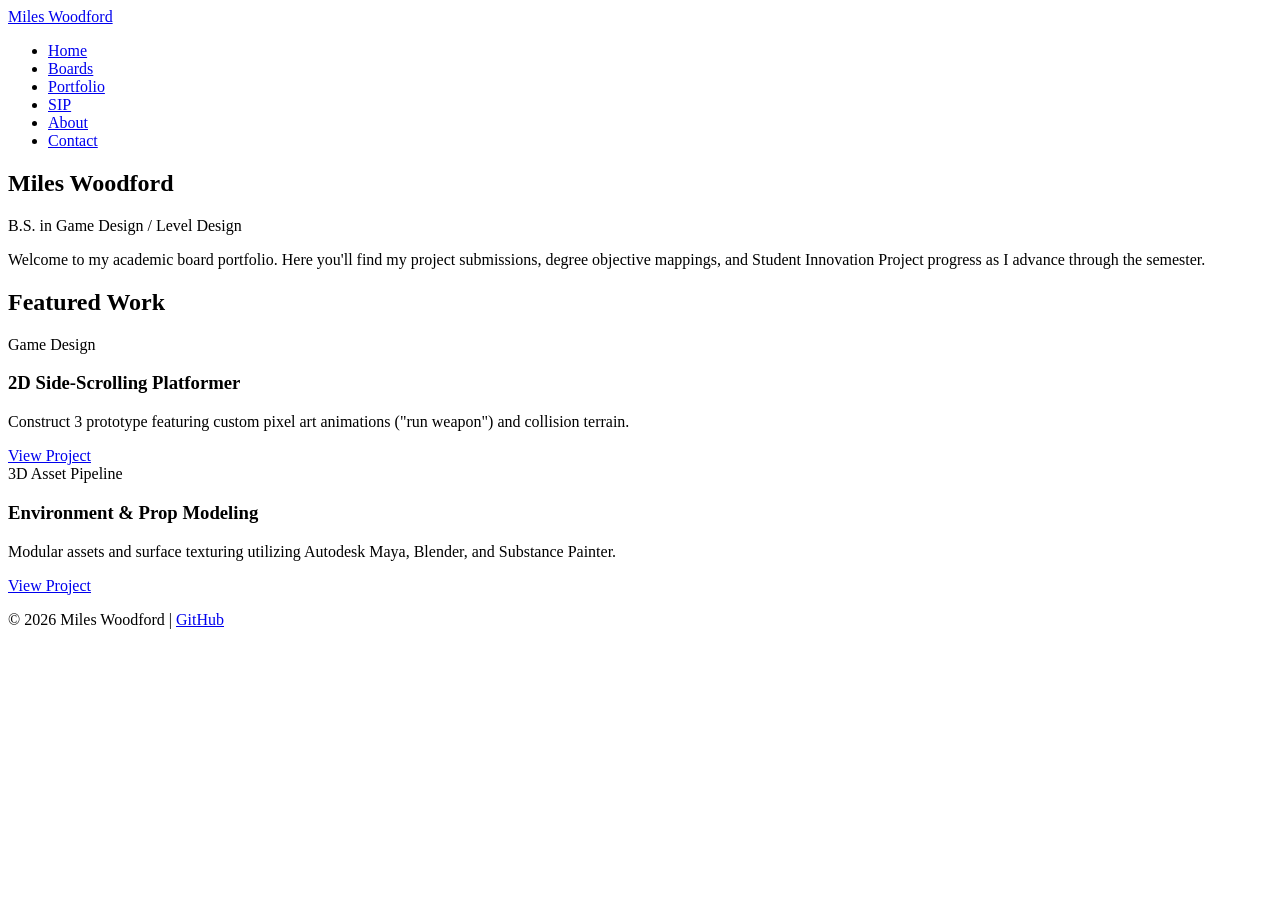
==== index.html @ 5087f3b7 "Add files via upload" ====
<!DOCTYPE html>
<html lang="en">
<head>
  <meta charset="UTF-8">
  <meta name="viewport" content="width=device-width, initial-scale=1.0">
  <title>Miles Woodford | Home</title>
  <link rel="stylesheet" href="css/style.css">
</head>
<body>

  <nav>
    <a href="index.html" class="logo">Miles Woodford</a>
    <ul>
      <li><a href="index.html" class="active">Home</a></li>
      <li><a href="boards.html">Boards</a></li>
      <li><a href="portfolio.html">Portfolio</a></li>
      <li><a href="sip.html">SIP</a></li>
      <li><a href="about.html">About</a></li>
      <li><a href="contact.html">Contact</a></li>
    </ul>
  </nav>

  <main>
    <section class="hero">
      <h1>Miles Woodford</h1>
      <p class="subtitle">B.S. in Game Design / Level Design</p>
      <p>Welcome to my academic board portfolio. Here you'll find my project submissions, degree objective mappings, and Student Innovation Project progress as I advance through the semester.</p>
    </section>

    <h2>Featured Work</h2>
    <div class="grid">
      <div class="card">
        <div>
          <span class="tag">Game Design</span>
          <h3>2D Side-Scrolling Platformer</h3>
          <p>Construct 3 prototype featuring custom pixel art animations ("run weapon") and collision terrain.</p>
        </div>
        <a href="portfolio.html" class="btn">View Project</a>
      </div>
      <div class="card">
        <div>
          <span class="tag">3D Asset Pipeline</span>
          <h3>Environment & Prop Modeling</h3>
          <p>Modular assets and surface texturing utilizing Autodesk Maya, Blender, and Substance Painter.</p>
        </div>
        <a href="portfolio.html" class="btn">View Project</a>
      </div>
    </div>
  </main>

  <footer>
    <p>&copy; 2026 Miles Woodford | <a href="https://github.com/starlight-design111" target="_blank">GitHub</a></p>
  </footer>

</body>
</html>
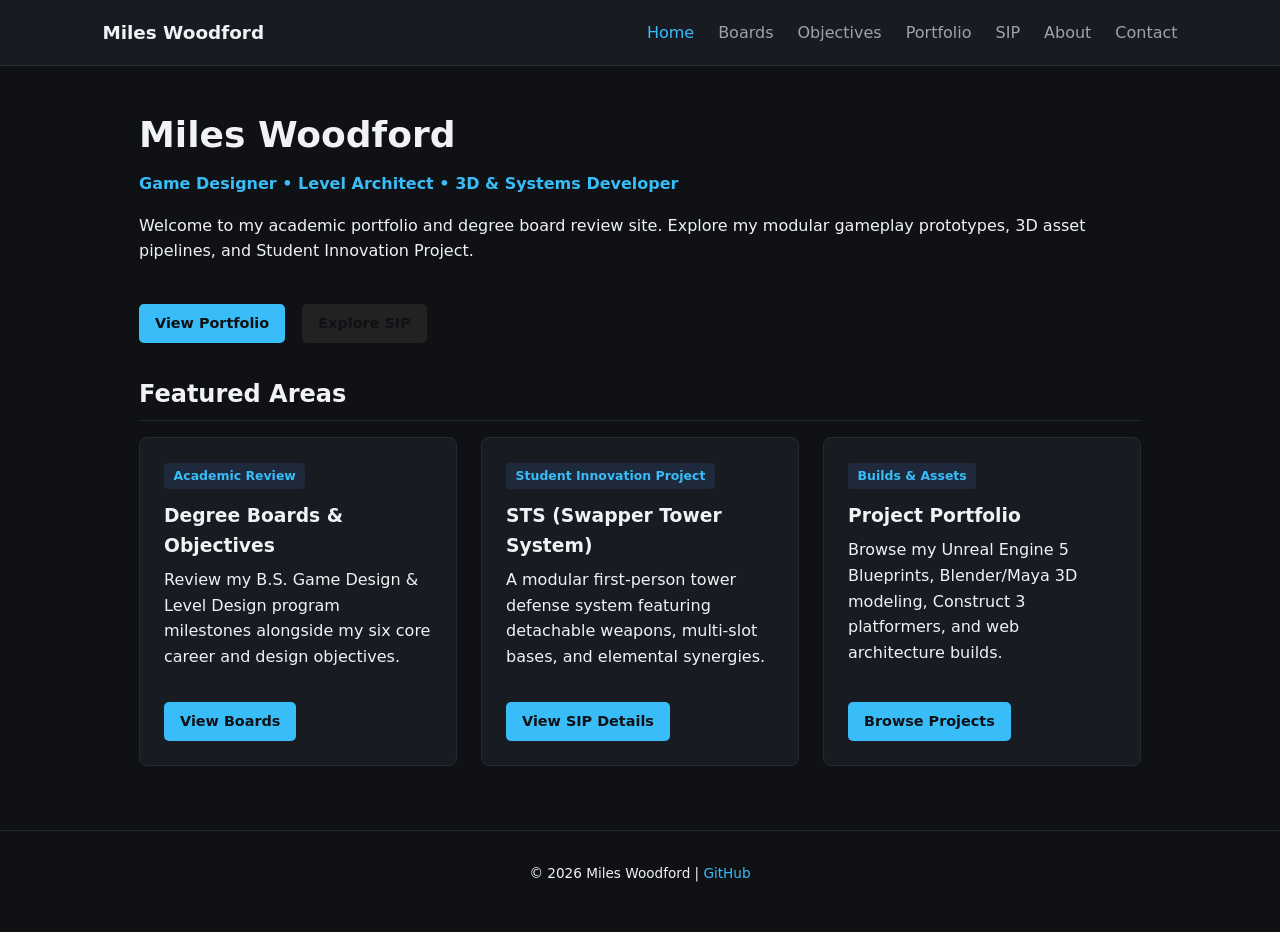
==== commit dee6a211: "Revise index.html for portfolio and project updates Updated content to reflect academic focus and ad" ====
--- a/index.html
+++ b/index.html
@@ -13,6 +13,7 @@
     <ul>
       <li><a href="index.html" class="active">Home</a></li>
       <li><a href="boards.html">Boards</a></li>
+      <li><a href="objectives.html">Objectives</a></li>
       <li><a href="portfolio.html">Portfolio</a></li>
       <li><a href="sip.html">SIP</a></li>
       <li><a href="about.html">About</a></li>
@@ -23,27 +24,41 @@
   <main>
     <section class="hero">
       <h1>Miles Woodford</h1>
-      <p class="subtitle">B.S. in Game Design / Level Design</p>
-      <p>Welcome to my academic board portfolio. Here you'll find my project submissions, degree objective mappings, and Student Innovation Project progress as I advance through the semester.</p>
+      <p class="subtitle">Game Designer • Level Architect • 3D &amp; Systems Developer</p>
+      <p>Welcome to my academic portfolio and degree board review site. Explore my modular gameplay prototypes, 3D asset pipelines, and Student Innovation Project.</p>
+      <div style="margin-top: 1.5rem;">
+        <a href="portfolio.html" class="btn">View Portfolio</a>
+        <a href="sip.html" class="btn" style="margin-left: 0.75rem; background: #222;">Explore SIP</a>
+      </div>
     </section>
 
-    <h2>Featured Work</h2>
+    <h2>Featured Areas</h2>
     <div class="grid">
       <div class="card">
         <div>
-          <span class="tag">Game Design</span>
-          <h3>2D Side-Scrolling Platformer</h3>
-          <p>Construct 3 prototype featuring custom pixel art animations ("run weapon") and collision terrain.</p>
+          <span class="tag">Academic Review</span>
+          <h3>Degree Boards &amp; Objectives</h3>
+          <p>Review my B.S. Game Design &amp; Level Design program milestones alongside my six core career and design objectives.</p>
         </div>
-        <a href="portfolio.html" class="btn">View Project</a>
+        <a href="boards.html" class="btn">View Boards</a>
       </div>
+
       <div class="card">
         <div>
-          <span class="tag">3D Asset Pipeline</span>
-          <h3>Environment & Prop Modeling</h3>
-          <p>Modular assets and surface texturing utilizing Autodesk Maya, Blender, and Substance Painter.</p>
+          <span class="tag">Student Innovation Project</span>
+          <h3>STS (Swapper Tower System)</h3>
+          <p>A modular first-person tower defense system featuring detachable weapons, multi-slot bases, and elemental synergies.</p>
         </div>
-        <a href="portfolio.html" class="btn">View Project</a>
+        <a href="sip.html" class="btn">View SIP Details</a>
+      </div>
+
+      <div class="card">
+        <div>
+          <span class="tag">Builds &amp; Assets</span>
+          <h3>Project Portfolio</h3>
+          <p>Browse my Unreal Engine 5 Blueprints, Blender/Maya 3D modeling, Construct 3 platformers, and web architecture builds.</p>
+        </div>
+        <a href="portfolio.html" class="btn">Browse Projects</a>
       </div>
     </div>
   </main>
@@ -53,4 +68,4 @@
   </footer>
 
 </body>
-</html>+</html>
--- a/css/style.css
+++ b/css/style.css
@@ -0,0 +1,167 @@
+:root {
+  --bg: #0f1115;
+  --card: #181b22;
+  --border: #262a34;
+  --text: #f0f2f5;
+  --muted: #9ca3af;
+  --accent: #38bdf8;
+}
+
+* { 
+  box-sizing: border-box; 
+  margin: 0; 
+  padding: 0; 
+  font-family: system-ui, -apple-system, sans-serif; 
+}
+
+body { 
+  background: var(--bg); 
+  color: var(--text); 
+  line-height: 1.6; 
+}
+
+/* Navigation Bar */
+nav {
+  display: flex; 
+  justify-content: space-between; 
+  align-items: center;
+  padding: 1.1rem 8%; 
+  background: var(--card); 
+  border-bottom: 1px solid var(--border);
+  position: sticky; 
+  top: 0; 
+  z-index: 100;
+}
+
+nav .logo { 
+  font-weight: 700; 
+  font-size: 1.15rem; 
+  color: var(--text); 
+  text-decoration: none; 
+}
+
+nav ul { 
+  display: flex; 
+  gap: 1.5rem; 
+  list-style: none; 
+  flex-wrap: wrap; 
+}
+
+nav a { 
+  color: var(--muted); 
+  text-decoration: none; 
+  font-weight: 500; 
+  transition: color 0.2s; 
+}
+
+nav a:hover, nav a.active { 
+  color: var(--accent); 
+}
+
+/* Layout & Typography */
+main { 
+  max-width: 1050px; 
+  margin: 2.5rem auto; 
+  padding: 0 1.5rem; 
+}
+
+h1 { 
+  font-size: 2.25rem; 
+  margin-bottom: 0.5rem; 
+}
+
+h2 { 
+  font-size: 1.5rem; 
+  margin: 2rem 0 0.5rem; 
+  border-bottom: 1px solid var(--border); 
+  padding-bottom: 0.4rem; 
+}
+
+.subtitle { 
+  color: var(--accent); 
+  font-weight: 600; 
+  margin-bottom: 1rem; 
+}
+
+p { 
+  margin-bottom: 1rem; 
+  color: var(--text); 
+}
+
+.muted { 
+  color: var(--muted); 
+  font-size: 0.95rem;
+  margin-bottom: 1.25rem;
+}
+
+/* Cards & Grids */
+.grid { 
+  display: grid; 
+  grid-template-columns: repeat(auto-fit, minmax(300px, 1fr)); 
+  gap: 1.5rem; 
+  margin-top: 1rem; 
+}
+
+.card { 
+  background: var(--card); 
+  padding: 1.5rem; 
+  border-radius: 8px; 
+  border: 1px solid var(--border); 
+  display: flex; 
+  flex-direction: column; 
+  justify-content: space-between; 
+}
+
+.card img, .card video { 
+  width: 100%; 
+  border-radius: 6px; 
+  margin-bottom: 1rem; 
+  border: 1px solid var(--border); 
+}
+
+.card h3 { 
+  margin-bottom: 0.4rem; 
+}
+
+.tag { 
+  display: inline-block; 
+  background: #1e293b; 
+  color: var(--accent); 
+  font-size: 0.78rem; 
+  padding: 0.2rem 0.6rem; 
+  border-radius: 4px; 
+  margin-bottom: 0.75rem; 
+  font-weight: 600; 
+}
+
+.btn { 
+  display: inline-block; 
+  padding: 0.5rem 1rem; 
+  background: var(--accent); 
+  color: #0f1115; 
+  font-weight: 600; 
+  border-radius: 5px; 
+  text-decoration: none; 
+  font-size: 0.9rem; 
+  margin-top: 1rem; 
+  align-self: flex-start; 
+}
+
+.btn:hover {
+  opacity: 0.9;
+}
+
+/* Footer */
+footer { 
+  text-align: center; 
+  padding: 2rem; 
+  color: var(--muted); 
+  font-size: 0.85rem; 
+  margin-top: 4rem; 
+  border-top: 1px solid var(--border); 
+}
+
+footer a { 
+  color: var(--accent); 
+  text-decoration: none; 
+}
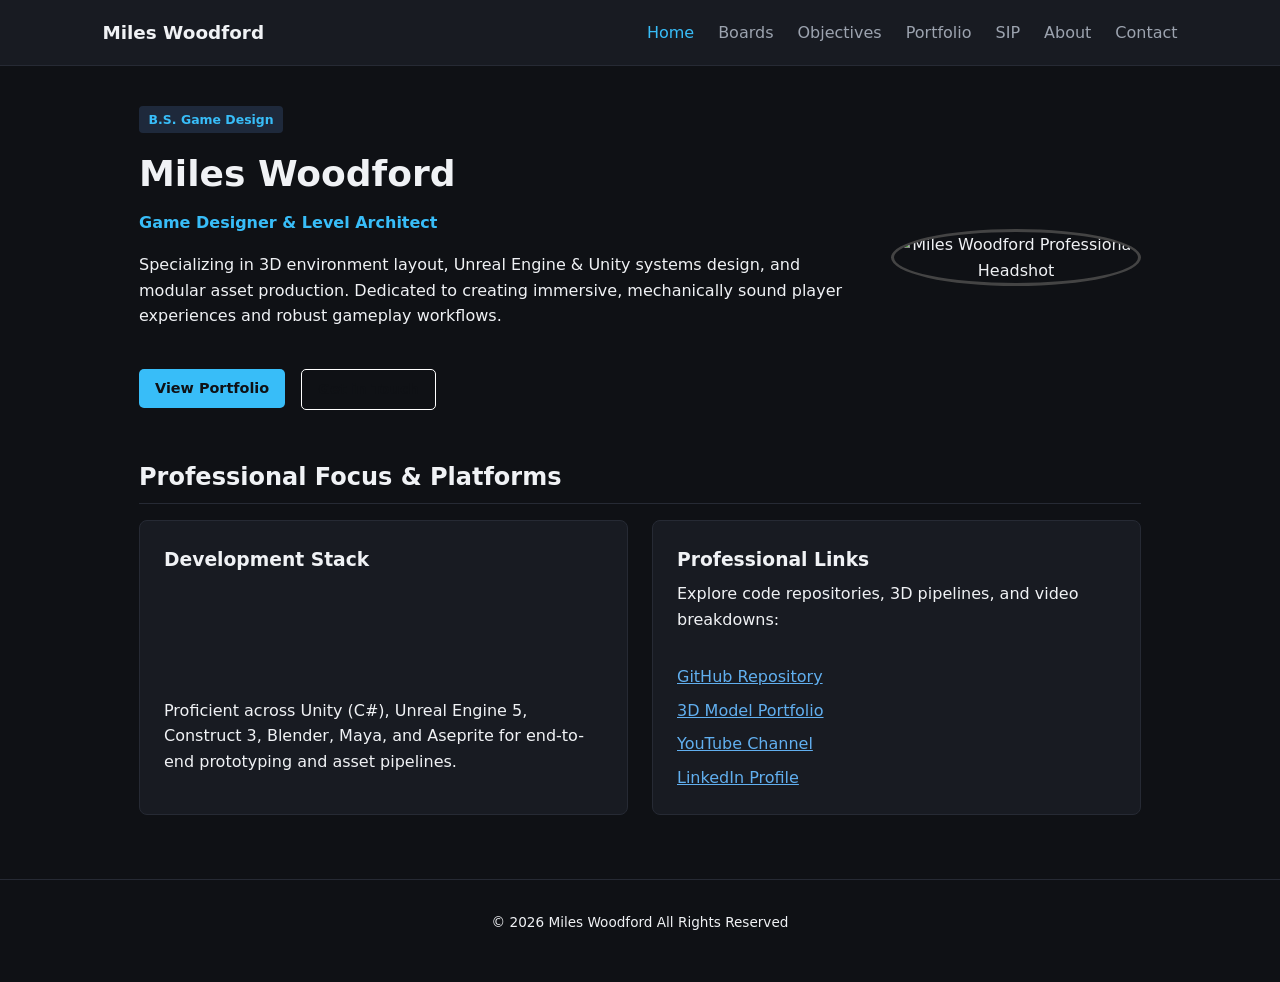
==== commit 692e8a71: "Update index.html" ====
--- a/index.html
+++ b/index.html
@@ -3,7 +3,7 @@
 <head>
   <meta charset="UTF-8">
   <meta name="viewport" content="width=device-width, initial-scale=1.0">
-  <title>Miles Woodford | Home</title>
+  <title>Miles Woodford | Game Designer &amp; Level Architect</title>
   <link rel="stylesheet" href="css/style.css">
 </head>
 <body>
@@ -22,49 +22,45 @@
   </nav>
 
   <main>
-    <section class="hero">
-      <h1>Miles Woodford</h1>
-      <p class="subtitle">Game Designer • Level Architect • 3D &amp; Systems Developer</p>
-      <p>Welcome to my academic portfolio and degree board review site. Explore my modular gameplay prototypes, 3D asset pipelines, and Student Innovation Project.</p>
-      <div style="margin-top: 1.5rem;">
-        <a href="portfolio.html" class="btn">View Portfolio</a>
-        <a href="sip.html" class="btn" style="margin-left: 0.75rem; background: #222;">Explore SIP</a>
+    <section class="hero" style="display: flex; align-items: center; gap: 2rem; text-align: left;">
+      <div style="flex: 1;">
+        <span class="tag">B.S. Game Design</span>
+        <h1>Miles Woodford</h1>
+        <p class="subtitle">Game Designer &amp; Level Architect</p>
+        <p>Specializing in 3D environment layout, Unreal Engine &amp; Unity systems design, and modular asset production. Dedicated to creating immersive, mechanically sound player experiences and robust gameplay workflows.</p>
+        <div style="margin-top: 1.5rem; display: flex; gap: 1rem;">
+          <a href="portfolio.html" class="btn">View Portfolio</a>
+          <a href="contact.html" class="btn" style="background: transparent; border: 1px solid #fff;">Get in Touch</a>
+        </div>
+      </div>
+      <div style="flex: 0 0 250px; text-align: center;">
+        <img src="assets/headshot.png" alt="Miles Woodford Professional Headshot" style="width: 220px; height: 220px; border-radius: 50%; object-fit: cover; border: 3px solid #444;">
       </div>
     </section>
 
-    <h2>Featured Areas</h2>
-    <div class="grid">
-      <div class="card">
-        <div>
-          <span class="tag">Academic Review</span>
-          <h3>Degree Boards &amp; Objectives</h3>
-          <p>Review my B.S. Game Design &amp; Level Design program milestones alongside my six core career and design objectives.</p>
+    <section style="margin-top: 3rem;">
+      <h2>Professional Focus &amp; Platforms</h2>
+      <div class="grid">
+        <div class="card">
+          <h3>Development Stack</h3>
+          <p>Proficient across Unity (C#), Unreal Engine 5, Construct 3, Blender, Maya, and Aseprite for end-to-end prototyping and asset pipelines.</p>
         </div>
-        <a href="boards.html" class="btn">View Boards</a>
+        <div class="card">
+          <h3>Professional Links</h3>
+          <p>Explore code repositories, 3D pipelines, and video breakdowns:</p>
+          <div style="margin-top: 1rem; display: flex; flex-direction: column; gap: 0.5rem;">
+            <a href="https://github.com/starlight-design111" target="_blank" style="color: #61afef;">GitHub Repository</a>
+            <a href="https://starlight-design111.github.io/3D-Portfolio/" target="_blank" style="color: #61afef;">3D Model Portfolio</a>
+            <a href="https://www.youtube.com/@ScarletStarlight-010" target="_blank" style="color: #61afef;">YouTube Channel</a>
+            <a href="https://linkedin.com" target="_blank" style="color: #61afef;">LinkedIn Profile</a>
+          </div>
+        </div>
       </div>
-
-      <div class="card">
-        <div>
-          <span class="tag">Student Innovation Project</span>
-          <h3>STS (Swapper Tower System)</h3>
-          <p>A modular first-person tower defense system featuring detachable weapons, multi-slot bases, and elemental synergies.</p>
-        </div>
-        <a href="sip.html" class="btn">View SIP Details</a>
-      </div>
-
-      <div class="card">
-        <div>
-          <span class="tag">Builds &amp; Assets</span>
-          <h3>Project Portfolio</h3>
-          <p>Browse my Unreal Engine 5 Blueprints, Blender/Maya 3D modeling, Construct 3 platformers, and web architecture builds.</p>
-        </div>
-        <a href="portfolio.html" class="btn">Browse Projects</a>
-      </div>
-    </div>
+    </section>
   </main>
 
   <footer>
-    <p>&copy; 2026 Miles Woodford | <a href="https://github.com/starlight-design111" target="_blank">GitHub</a></p>
+    <p>&copy; 2026 Miles Woodford All Rights Reserved</p>
   </footer>
 
 </body>
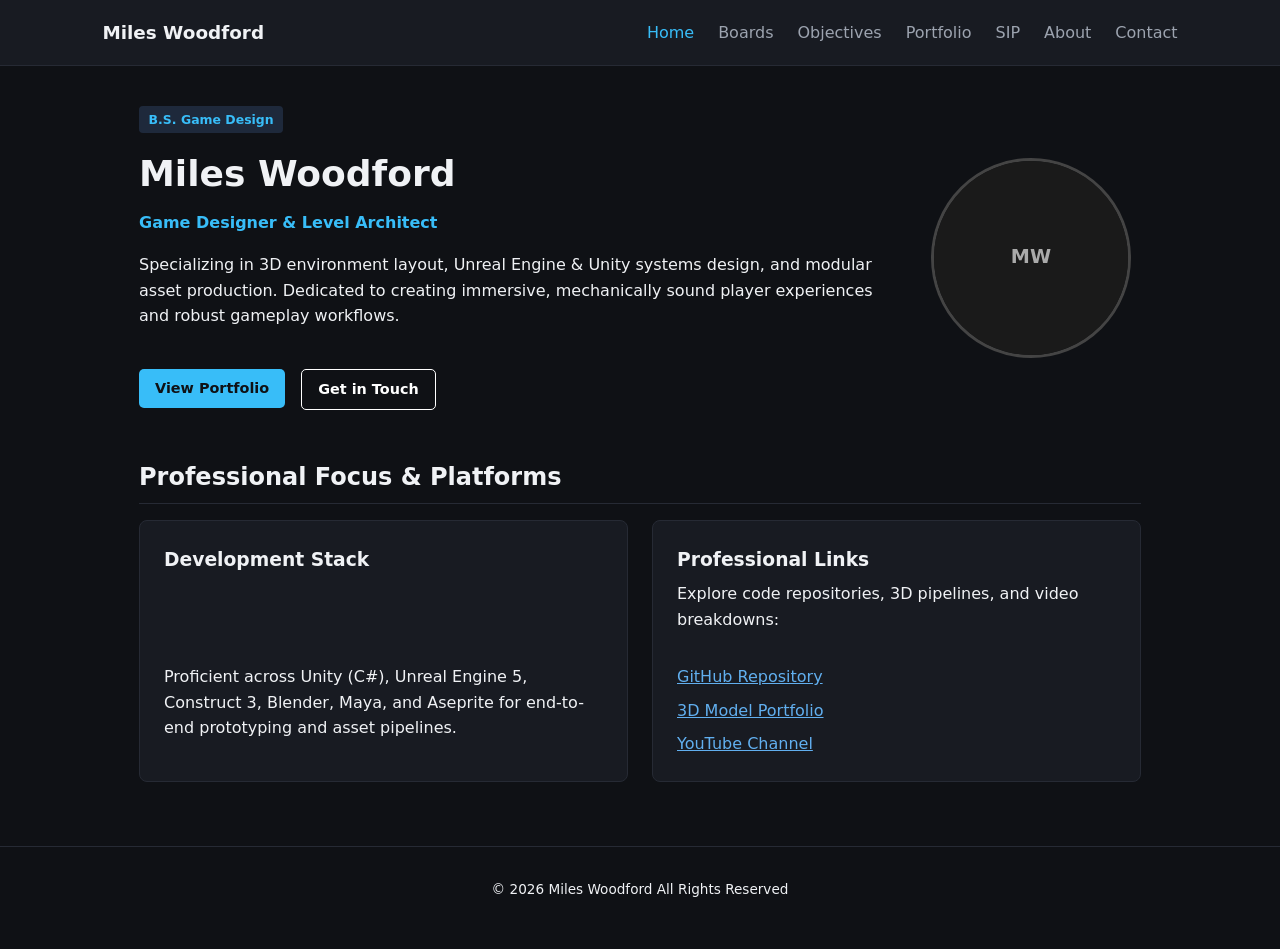
==== commit fa9f36f9: "Update index.html" ====
--- a/index.html
+++ b/index.html
@@ -22,19 +22,23 @@
   </nav>
 
   <main>
-    <section class="hero" style="display: flex; align-items: center; gap: 2rem; text-align: left;">
-      <div style="flex: 1;">
+    <section class="hero" style="display: flex; align-items: center; gap: 2rem; text-align: left; flex-wrap: wrap;">
+      <div style="flex: 1; min-width: 280px;">
         <span class="tag">B.S. Game Design</span>
         <h1>Miles Woodford</h1>
         <p class="subtitle">Game Designer &amp; Level Architect</p>
         <p>Specializing in 3D environment layout, Unreal Engine &amp; Unity systems design, and modular asset production. Dedicated to creating immersive, mechanically sound player experiences and robust gameplay workflows.</p>
-        <div style="margin-top: 1.5rem; display: flex; gap: 1rem;">
+        <div style="margin-top: 1.5rem; display: flex; gap: 1rem; flex-wrap: wrap;">
           <a href="portfolio.html" class="btn">View Portfolio</a>
-          <a href="contact.html" class="btn" style="background: transparent; border: 1px solid #fff;">Get in Touch</a>
+          <a href="contact.html" class="btn" style="background: transparent; border: 1px solid #fff; color: #fff;">Get in Touch</a>
         </div>
       </div>
-      <div style="flex: 0 0 250px; text-align: center;">
-        <img src="assets/headshot.png" alt="Miles Woodford Professional Headshot" style="width: 220px; height: 220px; border-radius: 50%; object-fit: cover; border: 3px solid #444;">
+      <div style="flex: 0 0 220px; text-align: center; margin: auto;">
+        <!-- If you have uploaded headshot.png to assets/, this will display it. Otherwise, it shows a clean professional placeholder box -->
+        <div style="width: 200px; height: 200px; border-radius: 50%; background: #222; border: 3px solid #444; display: flex; align-items: center; justify-content: center; margin: auto; overflow: hidden;">
+          <img src="assets/headshot.png" alt="Miles Woodford" onerror="this.style.display='none'; this.nextElementSibling.style.display='flex';" style="width: 100%; height: 100%; object-fit: cover;">
+          <div style="display: none; width: 100%; height: 100%; align-items: center; justify-content: center; color: #aaa; font-size: 1.2rem; font-weight: bold; background: #1a1a1a;">MW</div>
+        </div>
       </div>
     </section>
 
@@ -52,7 +56,6 @@
             <a href="https://github.com/starlight-design111" target="_blank" style="color: #61afef;">GitHub Repository</a>
             <a href="https://starlight-design111.github.io/3D-Portfolio/" target="_blank" style="color: #61afef;">3D Model Portfolio</a>
             <a href="https://www.youtube.com/@ScarletStarlight-010" target="_blank" style="color: #61afef;">YouTube Channel</a>
-            <a href="https://linkedin.com" target="_blank" style="color: #61afef;">LinkedIn Profile</a>
           </div>
         </div>
       </div>
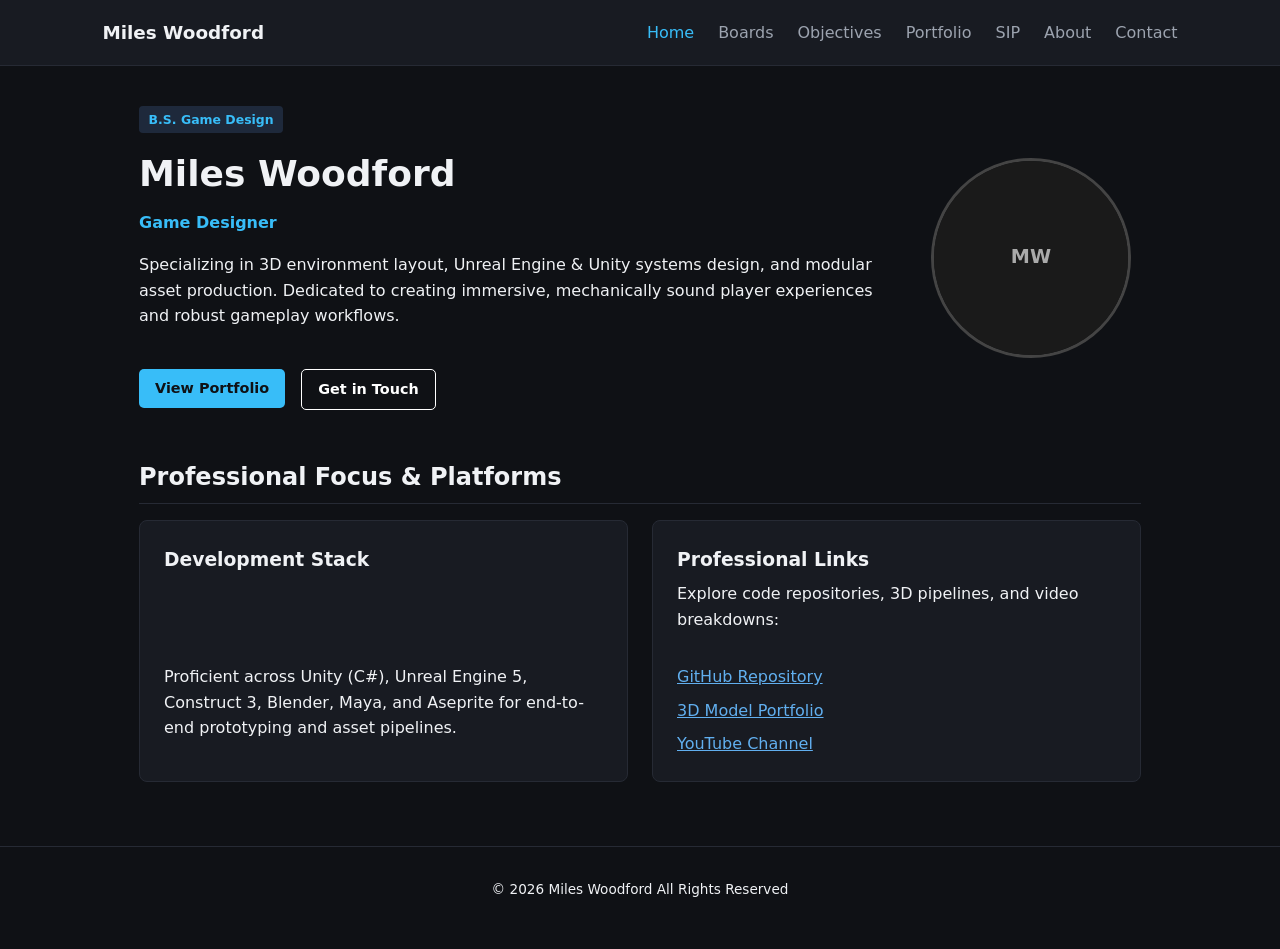
==== commit ab05f0e8: "Update index.html" ====
--- a/index.html
+++ b/index.html
@@ -3,7 +3,7 @@
 <head>
   <meta charset="UTF-8">
   <meta name="viewport" content="width=device-width, initial-scale=1.0">
-  <title>Miles Woodford | Game Designer &amp; Level Architect</title>
+  <title>Miles Woodford | Game Designer</title>
   <link rel="stylesheet" href="css/style.css">
 </head>
 <body>
@@ -26,7 +26,7 @@
       <div style="flex: 1; min-width: 280px;">
         <span class="tag">B.S. Game Design</span>
         <h1>Miles Woodford</h1>
-        <p class="subtitle">Game Designer &amp; Level Architect</p>
+        <p class="subtitle">Game Designer</p>
         <p>Specializing in 3D environment layout, Unreal Engine &amp; Unity systems design, and modular asset production. Dedicated to creating immersive, mechanically sound player experiences and robust gameplay workflows.</p>
         <div style="margin-top: 1.5rem; display: flex; gap: 1rem; flex-wrap: wrap;">
           <a href="portfolio.html" class="btn">View Portfolio</a>
@@ -34,7 +34,6 @@
         </div>
       </div>
       <div style="flex: 0 0 220px; text-align: center; margin: auto;">
-        <!-- If you have uploaded headshot.png to assets/, this will display it. Otherwise, it shows a clean professional placeholder box -->
         <div style="width: 200px; height: 200px; border-radius: 50%; background: #222; border: 3px solid #444; display: flex; align-items: center; justify-content: center; margin: auto; overflow: hidden;">
           <img src="assets/headshot.png" alt="Miles Woodford" onerror="this.style.display='none'; this.nextElementSibling.style.display='flex';" style="width: 100%; height: 100%; object-fit: cover;">
           <div style="display: none; width: 100%; height: 100%; align-items: center; justify-content: center; color: #aaa; font-size: 1.2rem; font-weight: bold; background: #1a1a1a;">MW</div>
